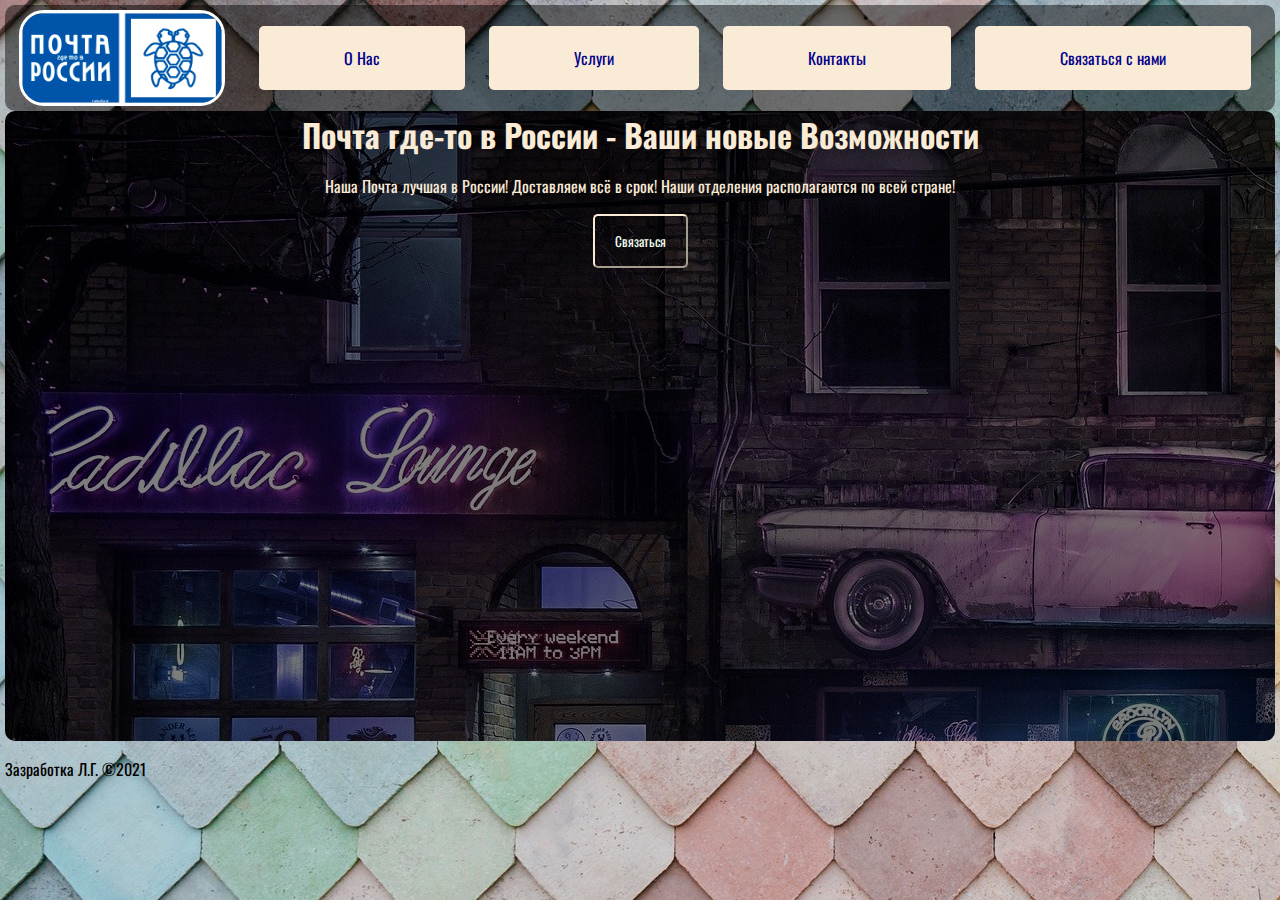
==== index.html @ 204851fd "Add files via upload" ====
<!DOCTYPE html>
<html lang="en">
    <head>

       <meta charset="UTF-8"> 

       <meta http-equiv="X-UA-Compatible" content="IE=edge">

       <meta name="vievport" content="wight=devile-width, initial-scale=1.0">

       <title>Почта где-то в России</title>

       <link rel="stylesheet" href="style.css">

       <link rel="preconnect" href="https://fonts.googleapis.com">

       <link rel="preconnect" href="https://fonts.gstatic.com" crossorigin>

       <link href="https://fonts.googleapis.com/css2?family=Oswald:wght@400;700&display=swap" rel="stylesheet">

       <link rel="shortcut icon" href="img/logo.png" type="image/x-icon">

    </head>

    <body>
        <header>
            <img src="logo.png" alt="" width="200" height="90" class="logo">

            <nav>
                <a href="about.html" class="navig">О Нас</a>
                <a href="#" class="navig">Услуги</a>
                <a href="#" class="navig">Контакты</a>
                <a href="#" class="contact">Связаться с нами</a>
            </nav>

            

        </header> 

        <main>
            <h1>Почта где-то в России - Ваши новые Возможности</h1>
            <p class="descr">Наша Почта лучшая в России! Доставляем всё в срок! Наши отделения располагаются по всей стране!</p>

            <button>Связаться</button>
        </main>

        <footer>
            <p>Зазработка Л.Г. &copy;2021</p>
        </footer>

    </body>
</html>
---- style.css ----
body{
    font-family: 'Oswald', sans-serif;
    margin: 5px;
    background-image: url(img/background2.jpg);
}

header{
    background-color: rgba(0, 0, 0, 0.466);
    display: flex;
    justify-content: space-around;
    align-items: center;
    padding: 5px 2px;
    border-radius: 10px;
}

button{
    font-family: 'Oswald', sans-serif;
    background:none;
    border-color: antiquewhite;
    color: honeydew;
    padding: 15px 20px;
    border-radius: 5px;
    transition: 0.5s;
}

button:hover{
    border-radius: 20px;
}

a{
    color: black;
    margin: 10px;
}

.contact{
    color: darkblue;
    background-color: antiquewhite;
    padding: 20px 85px;
    border-radius: 5px;
    text-decoration: none; 
    border-color: black;
    transition: 0.8s;
}

.contact:hover{
    background-color: rgba(250, 235, 215, 0.555);
    border-radius: 20px;
}

.navig{
    text-decoration: none;
    color: darkblue;
    background-color: antiquewhite;
    padding: 20px 85px;
    border-radius: 5px;
    border-color: black;
    transition: 0.8s;
}

.navig:hover{
    background-color: rgba(250, 235, 215, 0.555);
    border-radius: 20px;
}

main{
    background-image: linear-gradient(to top, rgba(0, 0, 0, 0.500), rgba(0, 0, 0, 0.500)), url(img/background.jpg);
    min-height: 70vh;
    border-radius: 10px;
    text-align: center;
}

h1{
    color: antiquewhite;
    margin: 0px 0px;
    border-radius: 5px;
    
}

.descr{
    color:antiquewhite;
}

.logo{
    border-radius: 25px;
    border-color: white;
    border-style: solid;
}
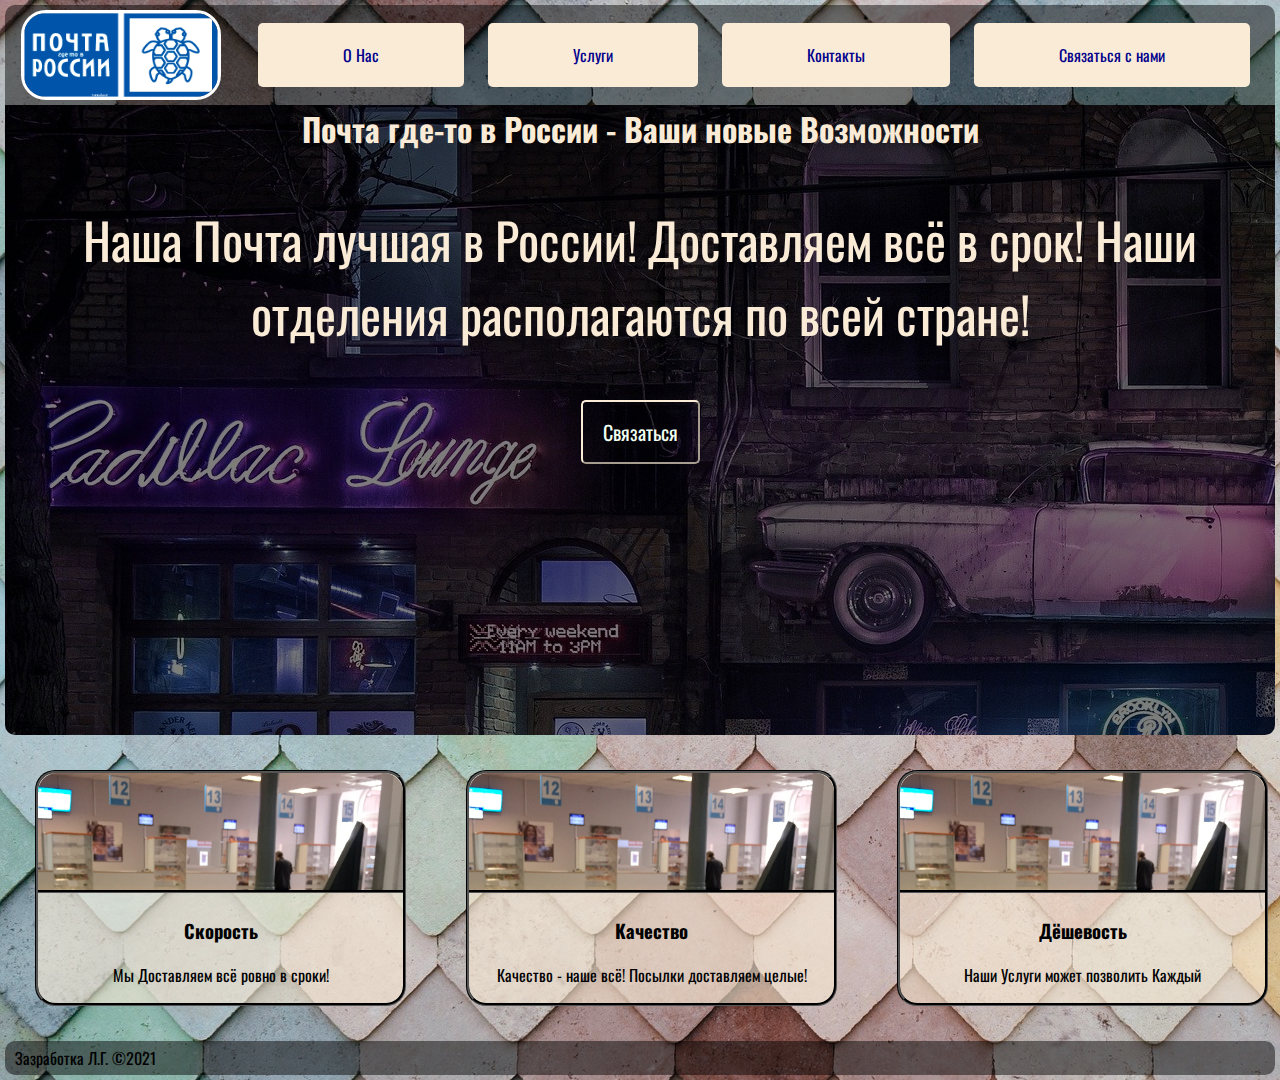
==== commit ed765af4: "Add files via upload" ====
--- a/index.html
+++ b/index.html
@@ -24,10 +24,10 @@
 
     <body>
         <header>
-            <img src="logo.png" alt="" width="200" height="90" class="logo">
+            <img src="logo.png" alt="" width="200" height="90" class="logo" >
 
             <nav>
-                <a href="about.html" class="navig">О Нас</a>
+                <a href="#" class="navig">О Нас</a>
                 <a href="#" class="navig">Услуги</a>
                 <a href="#" class="navig">Контакты</a>
                 <a href="#" class="contact">Связаться с нами</a>
@@ -44,8 +44,30 @@
             <button>Связаться</button>
         </main>
 
+        <aside>
+
+            <div>
+                <img src="img/pict.png" alt="" width="365" class="divpict">
+                <h3>Скорость</h3>
+                <p class="desc2">Мы Доставляем всё ровно в сроки!</p>
+            </div>
+
+            <div>
+                <img src="img/pict.png" alt="" width="365" class="divpict">
+                <h3>Качество</h3>
+                <p class="desc2">Качество - наше всё! Посылки доставляем целые!</p>
+            </div>
+
+            <div>
+                <img src="img/pict.png" alt="" width="365" class="divpict">
+                <h3>Дёшевость</h3>
+                <p class="desc2">Наши Услуги может позволить Каждый</p>
+            </div>
+
+        </aside>
+
         <footer>
-            <p>Зазработка Л.Г. &copy;2021</p>
+            <p class="p-footer">Зазработка Л.Г. &copy;2021</p>
         </footer>
 
     </body>
--- a/style.css
+++ b/style.css
@@ -1,3 +1,7 @@
+*{
+    box-sizing: border-box;
+}
+
 body{
     font-family: 'Oswald', sans-serif;
     margin: 5px;
@@ -10,7 +14,8 @@
     justify-content: space-around;
     align-items: center;
     padding: 5px 2px;
-    border-radius: 10px;
+    border-top-left-radius: 10px;
+    border-top-right-radius: 10px;
 }
 
 button{
@@ -21,10 +26,12 @@
     padding: 15px 20px;
     border-radius: 5px;
     transition: 0.5s;
+    font-size: 20px;
 }
 
 button:hover{
     border-radius: 20px;
+    font-size: 21px;
 }
 
 a{
@@ -65,8 +72,10 @@
 main{
     background-image: linear-gradient(to top, rgba(0, 0, 0, 0.500), rgba(0, 0, 0, 0.500)), url(img/background.jpg);
     min-height: 70vh;
-    border-radius: 10px;
+    border-bottom-left-radius: 10px;
+    border-bottom-right-radius: 10px;
     text-align: center;
+    padding-bottom: 40px;
 }
 
 h1{
@@ -78,6 +87,7 @@
 
 .descr{
     color:antiquewhite;
+    font-size: 50px;
 }
 
 .logo{
@@ -85,3 +95,35 @@
     border-color: white;
     border-style: solid;
 }
+
+aside{
+    justify-content: space-around;
+    display: flex;
+    margin-top: 5px;
+}
+
+div{
+    margin: 30px;
+    background-color: rgba(250, 235, 215, 0.616);
+    text-align: center;
+    border-radius: 20px;
+    border-color: black;
+    border-style: groove;
+}
+
+.divpict{
+    border-top-left-radius: 19px;
+    border-top-right-radius: 19px;
+    border-bottom-color: black;
+    border-bottom-style: groove;
+}
+
+footer{
+    border-radius: 10px;
+    background-color: rgba(0, 0, 0, 0.466);
+}
+
+.p-footer{
+    margin: 5px;
+    padding: 5px;
+}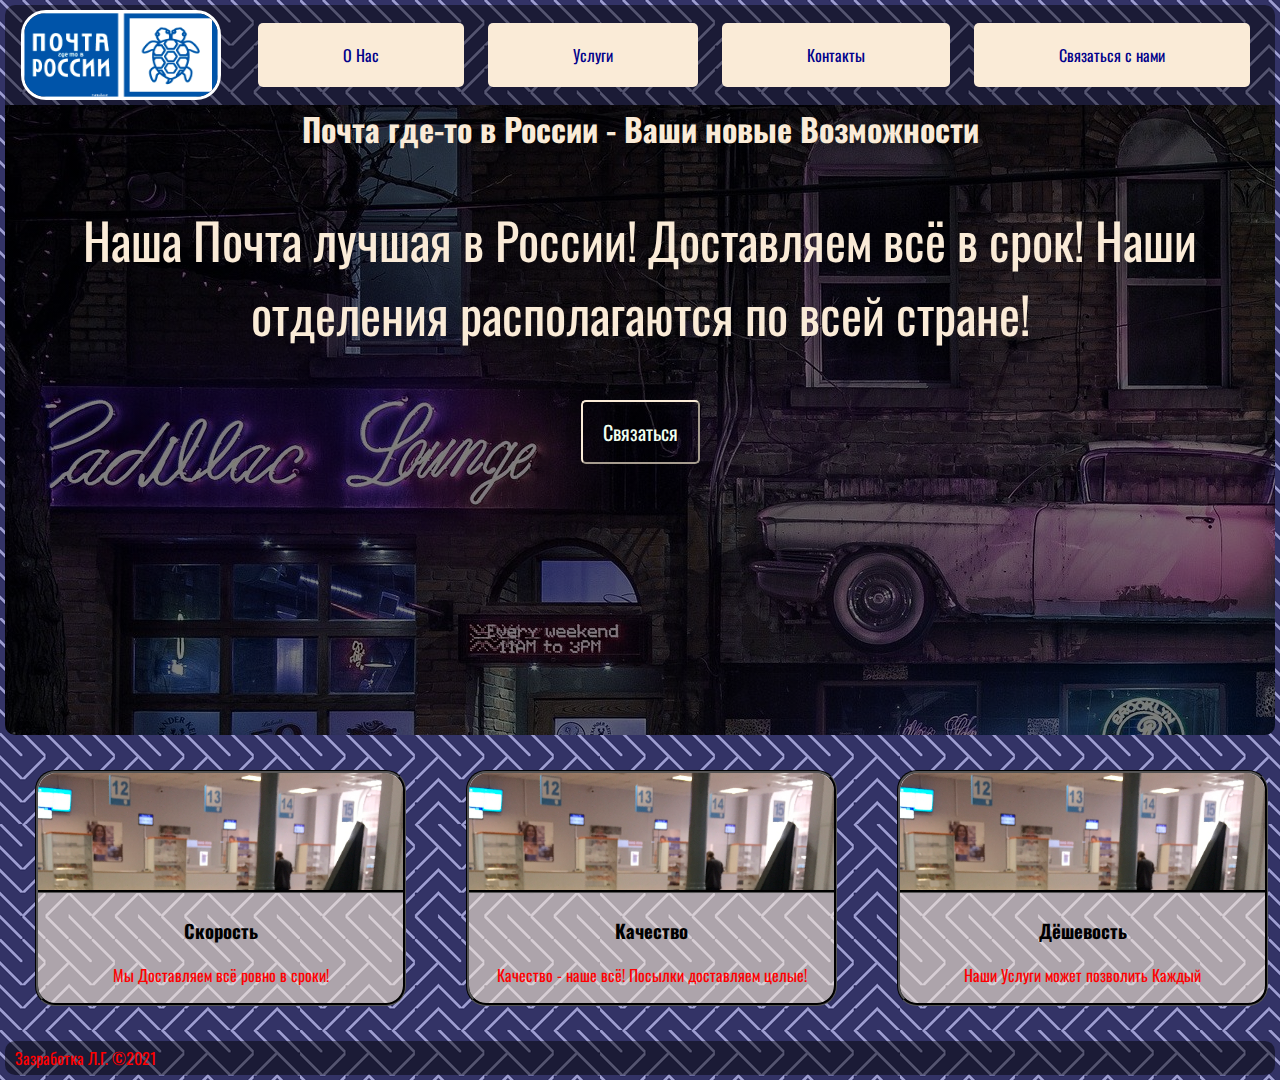
==== commit 9acbf653: "Add files via upload" ====
--- a/index.html
+++ b/index.html
@@ -6,7 +6,7 @@
 
        <meta http-equiv="X-UA-Compatible" content="IE=edge">
 
-       <meta name="vievport" content="wight=devile-width, initial-scale=1.0">
+       <meta name="viewport" content="width=device-width, initial-scale=1.0">
 
        <title>Почта где-то в России</title>
 
@@ -27,7 +27,7 @@
             <img src="logo.png" alt="" width="200" height="90" class="logo" >
 
             <nav>
-                <a href="#" class="navig">О Нас</a>
+                <a href="about.html" class="navig">О Нас</a>
                 <a href="#" class="navig">Услуги</a>
                 <a href="#" class="navig">Контакты</a>
                 <a href="#" class="contact">Связаться с нами</a>
--- a/style.css
+++ b/style.css
@@ -5,7 +5,7 @@
 body{
     font-family: 'Oswald', sans-serif;
     margin: 5px;
-    background-image: url(img/background2.jpg);
+    background-image: url(img/background2.gif);
 }
 
 header{
@@ -126,4 +126,40 @@
 .p-footer{
     margin: 5px;
     padding: 5px;
+}
+
+p{
+    color: red;
+}
+@media(max-width: 500px){
+    header{
+        display:block
+    }
+
+    header a{
+        display:inline-block;
+    }
+
+    h1{
+        font-size: 40px;
+    }
+
+    .descr{
+        font-size: 20px;
+    }
+
+    aside{
+        justify-content: space-around;
+        display: block;
+        margin-top: 5px;
+    }
+
+    .divpict{
+        border-top-left-radius: 19px;
+    border-top-right-radius: 19px;
+    border-bottom-color: black;
+    border-bottom-style: groove;
+    width: 100%;
+    }
+
 }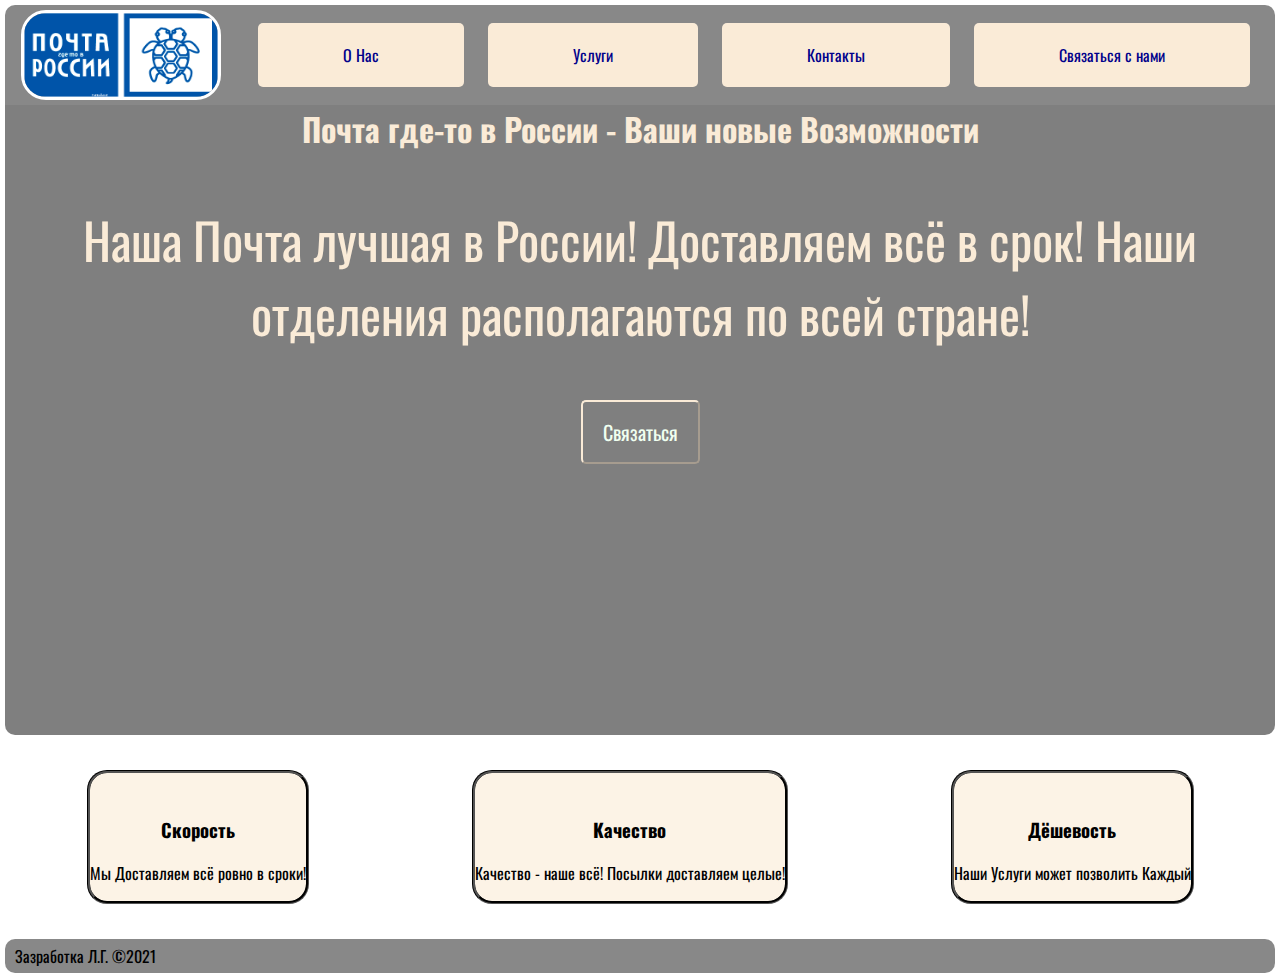
==== commit 6f0035b3: "Add files via upload" ====
--- a/index.html
+++ b/index.html
@@ -67,8 +67,8 @@
         </aside>
 
         <footer>
-            <p class="p-footer">Зазработка Л.Г. &copy;2021</p>
+            <p class="p-footer">Зазработка <span>Л.Г.</span> &copy;2021</p>
         </footer>
-
+        <script src="script.js"></script>
     </body>
 </html>--- a/style.css
+++ b/style.css
@@ -128,9 +128,7 @@
     padding: 5px;
 }
 
-p{
-    color: red;
-}
+
 @media(max-width: 500px){
     header{
         display:block
